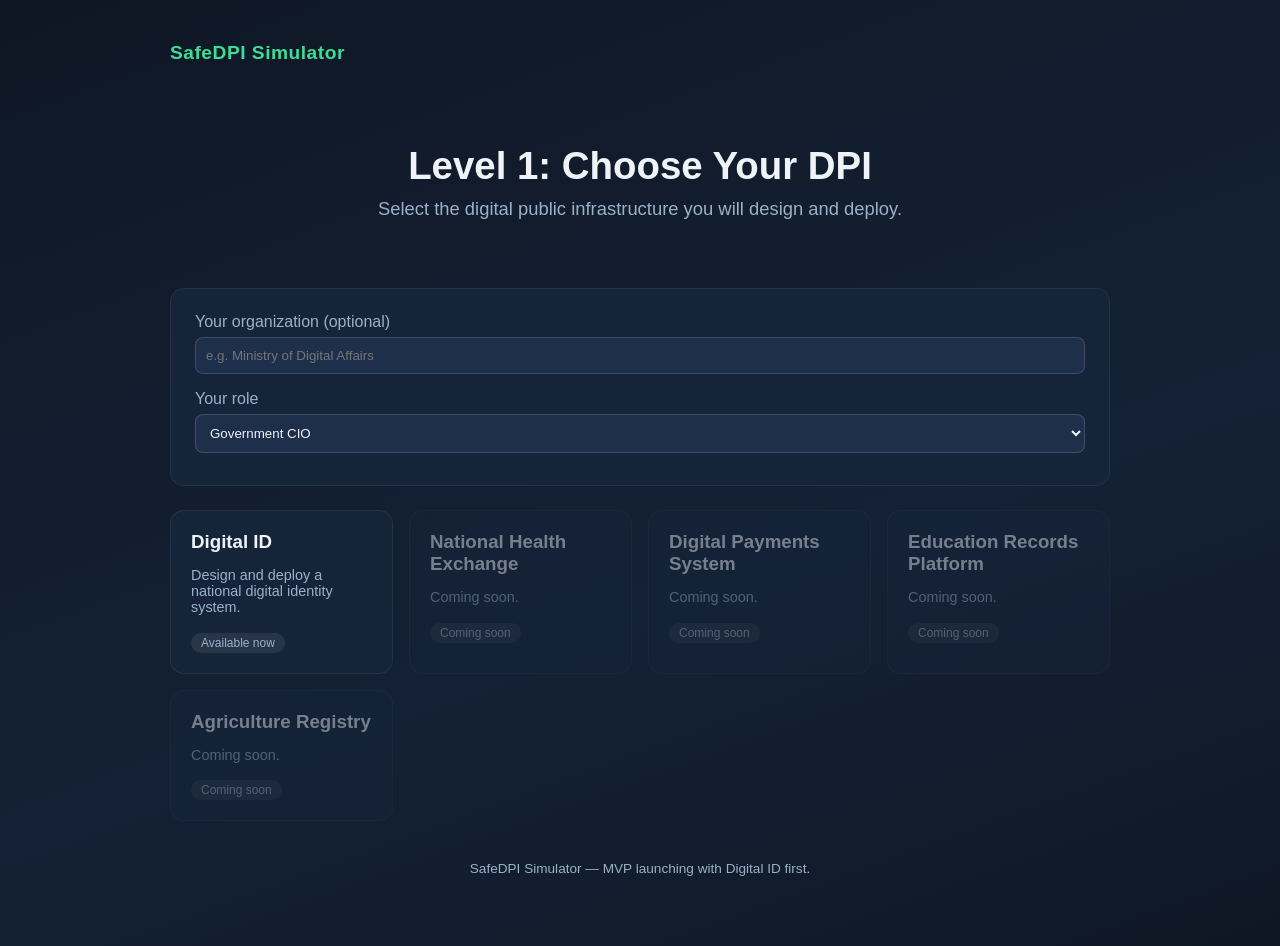
==== report.html @ 9854d580 "Add files via upload" ====
<!DOCTYPE html>
<html lang="en">
<head>
<meta charset="UTF-8" />
<meta name="viewport" content="width=device-width, initial-scale=1.0" />
<title>SafeDPI Report</title>
<link rel="stylesheet" href="style.css" />
</head>
<body>
<div class="wrap">
  <header class="site">
    <div class="logo"><a href="index.html">Safe<span>DPI</span> Simulator</a></div>
  </header>

  <section class="hero">
    <h1>SafeDPI Report</h1>
    <p class="lead" id="resultHeadline"></p>
  </section>

  <div class="panel center">
    <div class="muted">Final Score</div>
    <div class="report-grade" id="finalScore">--/100</div>
    <div class="muted" id="gradeLabel"></div>
  </div>

  <div id="dashboard" class="dashboard" style="position:static;"></div>

  <div class="panel">
    <div class="areas">
      <div>
        <h4>Strong Areas</h4>
        <ul id="strongList"></ul>
      </div>
      <div>
        <h4>Weak Areas</h4>
        <ul id="weakList"></ul>
      </div>
    </div>
  </div>

  <div class="panel">
    <h3>Top Recommendations</h3>
    <ul class="recommend-list" id="recommendList"></ul>
  </div>

  <div class="panel">
    <h3>Risk Flags Raised</h3>
    <div id="riskTags"></div>
  </div>

  <div class="panel">
    <h3>Your Decisions</h3>
    <div id="decisionLog"></div>
  </div>

  <div class="panel">
    <h3>Share Your Result</h3>
    <p class="muted" id="shareSummary"></p>
    <div class="share-row">
      <a id="whatsappShare" class="whatsapp" target="_blank">Share on WhatsApp</a>
      <a id="emailShare" class="email">Email Report</a>
      <a id="linkedinShare" class="linkedin" target="_blank">Share on LinkedIn</a>
    </div>
  </div>

  <div class="panel center">
    <a class="btn secondary" href="scenarios.html" id="restartBtn">Run Another Simulation</a>
  </div>

  <footer class="site">Recommendations mapped to the UN DPI Safeguards Framework principles.</footer>
</div>

<script src="engine.js"></script>
<script src="report.js"></script>
</body>
</html>
---- style.css ----
:root {
  --bg: #0f1724;
  --panel: #16243a;
  --panel-light: #1d2f4a;
  --accent: #3ddc97;
  --accent-warn: #e8b339;
  --accent-bad: #e8543d;
  --text: #eef3f8;
  --muted: #9bb0c9;
  --radius: 14px;
}

* { box-sizing: border-box; }

body {
  margin: 0;
  font-family: -apple-system, BlinkMacSystemFont, "Segoe UI", Roboto, Helvetica, Arial, sans-serif;
  background: linear-gradient(160deg, #0f1724, #142136 60%, #0f1724);
  color: var(--text);
  min-height: 100vh;
}

a { color: var(--accent); text-decoration: none; }

.wrap {
  max-width: 980px;
  margin: 0 auto;
  padding: 24px 20px 60px;
}

header.site {
  display: flex;
  align-items: center;
  justify-content: space-between;
  padding: 18px 0 8px;
}

header.site .logo {
  font-weight: 700;
  font-size: 1.2rem;
  letter-spacing: 0.5px;
}

header.site .logo span { color: var(--accent); }

.hero {
  text-align: center;
  padding: 40px 0 20px;
}

.hero h1 {
  font-size: 2.4rem;
  margin-bottom: 10px;
}

.hero p.lead {
  color: var(--muted);
  font-size: 1.15rem;
  max-width: 640px;
  margin: 0 auto 28px;
}

.btn {
  display: inline-block;
  padding: 12px 26px;
  border-radius: 999px;
  background: var(--accent);
  color: #0f1724;
  font-weight: 700;
  border: none;
  cursor: pointer;
  font-size: 1rem;
}

.btn.secondary {
  background: transparent;
  border: 1px solid var(--muted);
  color: var(--text);
}

.btn:disabled {
  opacity: 0.4;
  cursor: not-allowed;
}

.grid {
  display: grid;
  gap: 16px;
  grid-template-columns: repeat(auto-fit, minmax(220px, 1fr));
  margin-top: 24px;
}

.card {
  background: var(--panel);
  border: 1px solid rgba(255,255,255,0.06);
  border-radius: var(--radius);
  padding: 20px;
  transition: transform 0.15s, border-color 0.15s;
}

.card.selectable {
  cursor: pointer;
}

.card.selectable:hover {
  transform: translateY(-3px);
  border-color: var(--accent);
}

.card.disabled {
  opacity: 0.45;
  cursor: not-allowed;
}

.card h3 { margin: 0 0 8px; }
.card .meta { color: var(--muted); font-size: 0.9rem; }

.tag {
  display: inline-block;
  background: rgba(255,255,255,0.08);
  border-radius: 999px;
  padding: 3px 10px;
  font-size: 0.75rem;
  margin: 3px 4px 0 0;
  color: var(--muted);
}

.panel {
  background: var(--panel);
  border-radius: var(--radius);
  padding: 24px;
  margin-top: 20px;
  border: 1px solid rgba(255,255,255,0.06);
}

.country-stats {
  display: grid;
  grid-template-columns: repeat(auto-fit, minmax(160px, 1fr));
  gap: 14px;
  margin-top: 16px;
}

.stat {
  background: var(--panel-light);
  border-radius: 10px;
  padding: 12px 14px;
}

.stat .label { color: var(--muted); font-size: 0.8rem; }
.stat .value { font-size: 1.2rem; font-weight: 700; margin-top: 4px; }

.dashboard {
  display: grid;
  grid-template-columns: repeat(auto-fit, minmax(140px, 1fr));
  gap: 12px;
  position: sticky;
  top: 0;
  background: rgba(15,23,36,0.92);
  backdrop-filter: blur(6px);
  padding: 14px;
  border-radius: var(--radius);
  z-index: 10;
  margin-bottom: 24px;
}

.score-box { text-align: center; }
.score-box .label { font-size: 0.78rem; color: var(--muted); }
.score-box .value { font-size: 1.5rem; font-weight: 800; }
.bar { height: 6px; border-radius: 4px; background: rgba(255,255,255,0.1); margin-top: 6px; overflow: hidden; }
.bar > i { display: block; height: 100%; background: var(--accent); }

.step-label {
  color: var(--muted);
  text-transform: uppercase;
  font-size: 0.8rem;
  letter-spacing: 1px;
  margin-bottom: 6px;
}

.option-list {
  display: grid;
  gap: 12px;
  margin-top: 16px;
}

.option {
  background: var(--panel-light);
  border: 1px solid rgba(255,255,255,0.08);
  border-radius: 10px;
  padding: 16px;
  cursor: pointer;
}

.option:hover { border-color: var(--accent); }
.option .opt-letter {
  display: inline-block;
  width: 26px;
  height: 26px;
  border-radius: 50%;
  background: var(--accent);
  color: #0f1724;
  text-align: center;
  font-weight: 800;
  margin-right: 8px;
}

.yesno {
  display: flex;
  gap: 10px;
  margin-top: 10px;
}

.yesno button {
  flex: 1;
  padding: 10px;
  border-radius: 8px;
  border: 1px solid rgba(255,255,255,0.1);
  background: var(--panel-light);
  color: var(--text);
  cursor: pointer;
}

.yesno button.active {
  background: var(--accent);
  color: #0f1724;
  font-weight: 700;
}

.report-grade {
  font-size: 4rem;
  font-weight: 900;
  text-align: center;
  color: var(--accent);
}

.areas {
  display: grid;
  grid-template-columns: 1fr 1fr;
  gap: 20px;
  margin-top: 20px;
}

.areas h4 { margin-bottom: 8px; }
.areas ul { list-style: none; padding: 0; margin: 0; }
.areas li { padding: 6px 0; }
.areas .good::before { content: "✓ "; color: var(--accent); font-weight: 700; }
.areas .bad::before { content: "✗ "; color: var(--accent-bad); font-weight: 700; }

.share-row {
  display: flex;
  gap: 12px;
  flex-wrap: wrap;
  margin-top: 24px;
}

.share-row a, .share-row button {
  flex: 1;
  min-width: 160px;
  text-align: center;
  padding: 12px;
  border-radius: 10px;
  font-weight: 700;
  border: none;
  cursor: pointer;
}

.share-row .whatsapp { background: #25d366; color: #073811; }
.share-row .email { background: #3ddc97; color: #0f1724; }
.share-row .linkedin { background: #0a66c2; color: #fff; }

footer.site {
  text-align: center;
  color: var(--muted);
  font-size: 0.85rem;
  padding: 40px 0 10px;
}

.muted { color: var(--muted); }
.center { text-align: center; }

.recommend-list {
  margin-top: 10px;
}
.recommend-list li { padding: 4px 0; }
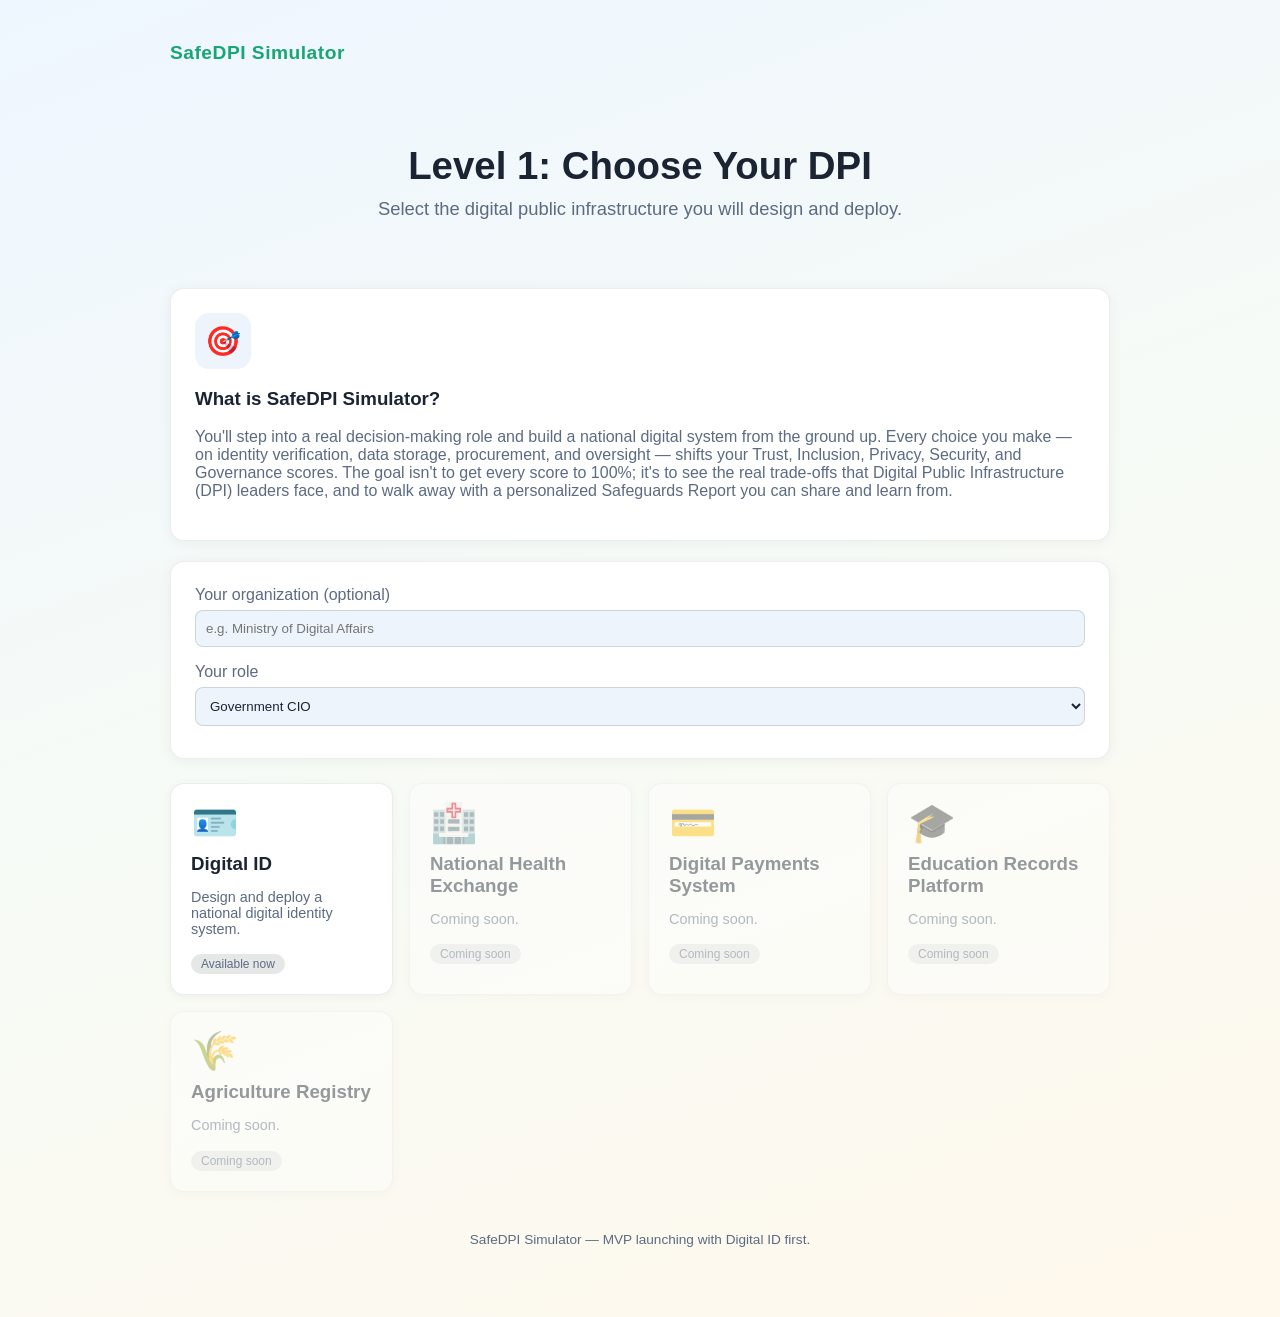
==== commit 88f2a495: "Add files via upload" ====
--- a/report.html
+++ b/report.html
@@ -26,6 +26,7 @@
   <div id="dashboard" class="dashboard" style="position:static;"></div>
 
   <div class="panel">
+    <span class="panel-icon">⚖️</span>
     <div class="areas">
       <div>
         <h4>Strong Areas</h4>
@@ -39,21 +40,25 @@
   </div>
 
   <div class="panel">
+    <span class="panel-icon">💡</span>
     <h3>Top Recommendations</h3>
     <ul class="recommend-list" id="recommendList"></ul>
   </div>
 
   <div class="panel">
+    <span class="panel-icon">🚩</span>
     <h3>Risk Flags Raised</h3>
     <div id="riskTags"></div>
   </div>
 
   <div class="panel">
+    <span class="panel-icon">📝</span>
     <h3>Your Decisions</h3>
     <div id="decisionLog"></div>
   </div>
 
   <div class="panel">
+    <span class="panel-icon">📣</span>
     <h3>Share Your Result</h3>
     <p class="muted" id="shareSummary"></p>
     <div class="share-row">
--- a/style.css
+++ b/style.css
@@ -1,12 +1,12 @@
 :root {
-  --bg: #0f1724;
-  --panel: #16243a;
-  --panel-light: #1d2f4a;
-  --accent: #3ddc97;
-  --accent-warn: #e8b339;
-  --accent-bad: #e8543d;
-  --text: #eef3f8;
-  --muted: #9bb0c9;
+  --bg: #f4f7fb;
+  --panel: #ffffff;
+  --panel-light: #eef4fb;
+  --accent: #18a673;
+  --accent-warn: #e8a000;
+  --accent-bad: #e0473b;
+  --text: #1b2433;
+  --muted: #5c6b82;
   --radius: 14px;
 }
 
@@ -15,7 +15,7 @@
 body {
   margin: 0;
   font-family: -apple-system, BlinkMacSystemFont, "Segoe UI", Roboto, Helvetica, Arial, sans-serif;
-  background: linear-gradient(160deg, #0f1724, #142136 60%, #0f1724);
+  background: linear-gradient(160deg, #eef6ff, #f7fbf6 50%, #fff8ec);
   color: var(--text);
   min-height: 100vh;
 }
@@ -92,10 +92,11 @@
 
 .card {
   background: var(--panel);
-  border: 1px solid rgba(255,255,255,0.06);
+  border: 1px solid rgba(15,36,30,0.08);
   border-radius: var(--radius);
   padding: 20px;
-  transition: transform 0.15s, border-color 0.15s;
+  box-shadow: 0 2px 10px rgba(15,36,30,0.05);
+  transition: transform 0.15s, border-color 0.15s, box-shadow 0.15s;
 }
 
 .card.selectable {
@@ -105,6 +106,7 @@
 .card.selectable:hover {
   transform: translateY(-3px);
   border-color: var(--accent);
+  box-shadow: 0 8px 20px rgba(24,166,115,0.18);
 }
 
 .card.disabled {
@@ -117,7 +119,7 @@
 
 .tag {
   display: inline-block;
-  background: rgba(255,255,255,0.08);
+  background: rgba(15,36,30,0.10);
   border-radius: 999px;
   padding: 3px 10px;
   font-size: 0.75rem;
@@ -130,7 +132,27 @@
   border-radius: var(--radius);
   padding: 24px;
   margin-top: 20px;
-  border: 1px solid rgba(255,255,255,0.06);
+  border: 1px solid rgba(15,36,30,0.08);
+  box-shadow: 0 2px 14px rgba(15,36,30,0.05);
+}
+
+.card-icon {
+  font-size: 2.4rem;
+  line-height: 1;
+  margin-bottom: 10px;
+  display: block;
+}
+
+.panel-icon {
+  width: 56px;
+  height: 56px;
+  border-radius: 14px;
+  background: var(--panel-light);
+  display: flex;
+  align-items: center;
+  justify-content: center;
+  font-size: 1.8rem;
+  margin-bottom: 14px;
 }
 
 .country-stats {
@@ -155,10 +177,11 @@
   gap: 12px;
   position: sticky;
   top: 0;
-  background: rgba(15,23,36,0.92);
+  background: rgba(255,255,255,0.92);
   backdrop-filter: blur(6px);
   padding: 14px;
   border-radius: var(--radius);
+  box-shadow: 0 4px 18px rgba(15,36,30,0.08);
   z-index: 10;
   margin-bottom: 24px;
 }
@@ -166,7 +189,7 @@
 .score-box { text-align: center; }
 .score-box .label { font-size: 0.78rem; color: var(--muted); }
 .score-box .value { font-size: 1.5rem; font-weight: 800; }
-.bar { height: 6px; border-radius: 4px; background: rgba(255,255,255,0.1); margin-top: 6px; overflow: hidden; }
+.bar { height: 6px; border-radius: 4px; background: rgba(15,36,30,0.12); margin-top: 6px; overflow: hidden; }
 .bar > i { display: block; height: 100%; background: var(--accent); }
 
 .step-label {
@@ -185,7 +208,7 @@
 
 .option {
   background: var(--panel-light);
-  border: 1px solid rgba(255,255,255,0.08);
+  border: 1px solid rgba(15,36,30,0.10);
   border-radius: 10px;
   padding: 16px;
   cursor: pointer;
@@ -214,7 +237,7 @@
   flex: 1;
   padding: 10px;
   border-radius: 8px;
-  border: 1px solid rgba(255,255,255,0.1);
+  border: 1px solid rgba(15,36,30,0.12);
   background: var(--panel-light);
   color: var(--text);
   cursor: pointer;
